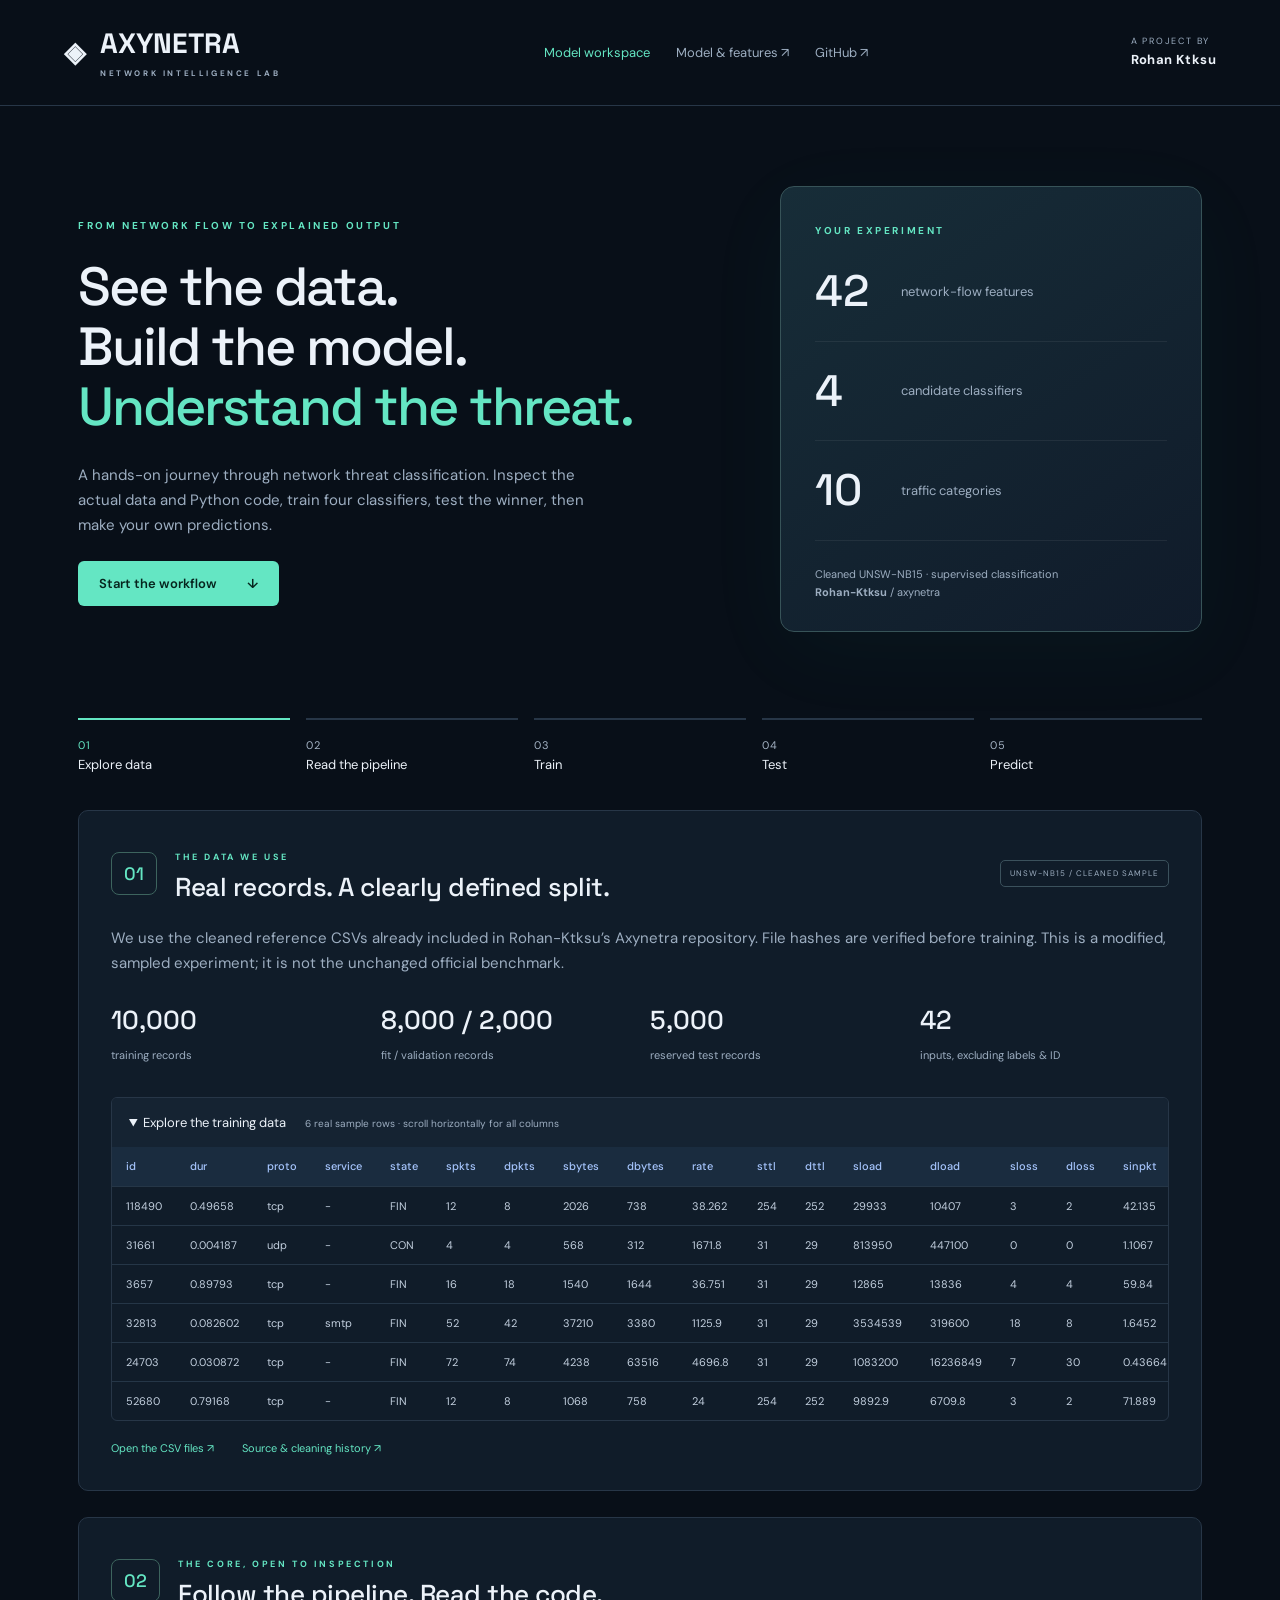
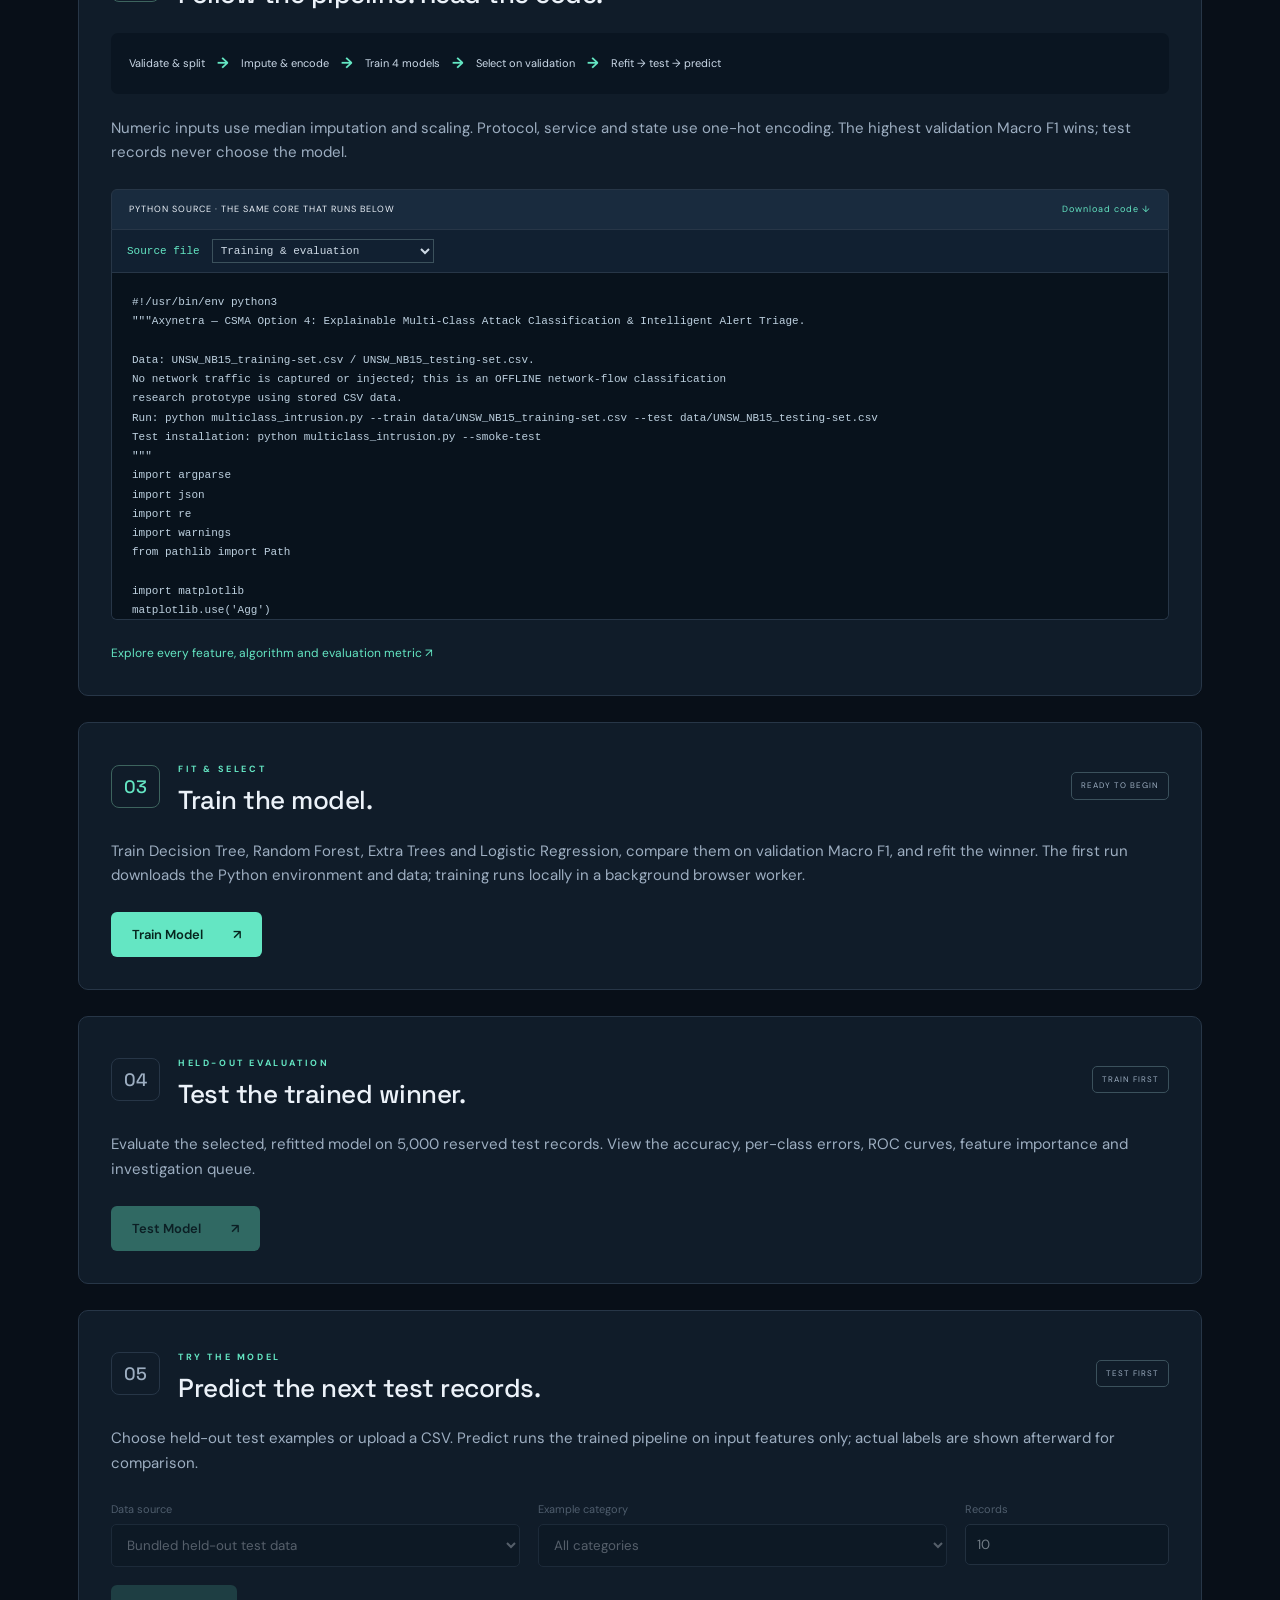
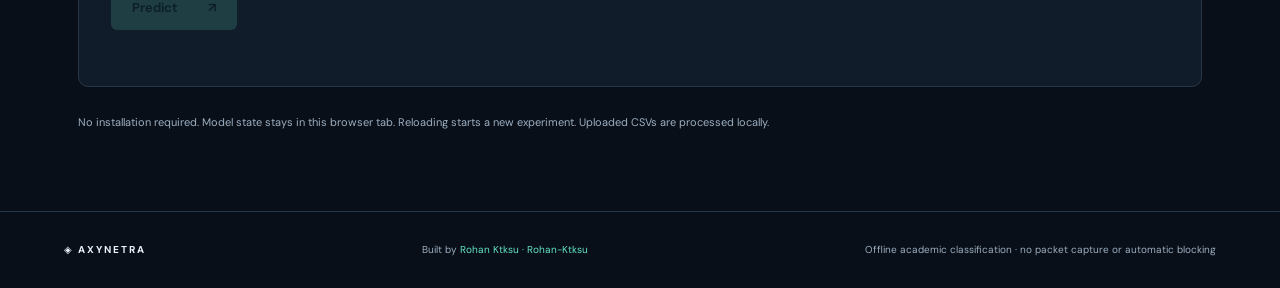
==== docs/index.html @ 543ff3a2 "feat: add guided browser training workflow for GitHub Pages" ====
<!doctype html>
<html lang="en"><head><meta charset="utf-8"><meta name="viewport" content="width=device-width,initial-scale=1"><meta name="description" content="Train, test and explore Axynetra network threat classification by Rohan Ktksu."><title>Axynetra · Rohan Ktksu</title><link rel="stylesheet" href="site.css"><script src="app.js" defer></script></head>
<body><a class="skip" href="#main">Skip to content</a><header><a class="brand" href="./">◈ <span>AXYNETRA<small>NETWORK INTELLIGENCE LAB</small></span></a><nav aria-label="Main navigation"><a class="active" href="./">Model workspace</a><a href="model.html">Model & features ↗</a><a href="https://github.com/Rohan-Ktksu/axynetra/tree/codex/organized-prediction-website">GitHub ↗</a></nav><div class="owner">A PROJECT BY <b>Rohan Ktksu</b></div></header>
<main id="main"><section class="hero"><div><span class="eyebrow">FROM NETWORK FLOW TO EXPLAINED OUTPUT</span><h1>See the data.<br>Build the model.<br><em>Understand the threat.</em></h1><p>A hands-on journey through network threat classification. Inspect the actual data and Python code, train four classifiers, test the winner, then make your own predictions.</p><a class="button" href="#dataset">Start the workflow <span>↓</span></a></div><aside class="hero-card"><span class="eyebrow">YOUR EXPERIMENT</span><div class="stat"><strong>42</strong><span>network-flow features</span></div><div class="stat"><strong>4</strong><span>candidate classifiers</span></div><div class="stat"><strong>10</strong><span>traffic categories</span></div><p>Cleaned UNSW-NB15 · supervised classification<br><b>Rohan-Ktksu</b> / axynetra</p></aside></section>
<ol class="journey" aria-label="Workflow progress"><li class="current">01 <span>Explore data</span></li><li>02 <span>Read the pipeline</span></li><li id="train-step">03 <span>Train</span></li><li id="test-step">04 <span>Test</span></li><li id="predict-step">05 <span>Predict</span></li></ol>
<section id="dataset" class="panel"><div class="section-head"><span class="step">01</span><div><span class="eyebrow">THE DATA WE USE</span><h2>Real records. A clearly defined split.</h2></div><span class="badge">UNSW-NB15 / CLEANED SAMPLE</span></div><p>We use the cleaned reference CSVs already included in Rohan-Ktksu’s Axynetra repository. File hashes are verified before training. This is a modified, sampled experiment; it is not the unchanged official benchmark.</p><div class="metrics"><div><strong>10,000</strong><span>training records</span></div><div><strong>8,000 / 2,000</strong><span>fit / validation records</span></div><div><strong>5,000</strong><span>reserved test records</span></div><div><strong>42</strong><span>inputs, excluding labels & ID</span></div></div><details open><summary>Explore the training data <span>6 real sample rows · scroll horizontally for all columns</span></summary><div id="data-preview" class="table-scroll" tabindex="0">Loading dataset preview…</div></details><div class="links"><a href="https://github.com/Rohan-Ktksu/axynetra/tree/main/reference/data">Open the CSV files ↗</a><a href="https://github.com/Rohan-Ktksu/axynetra/blob/main/reference/data/DATA_PROVENANCE.json">Source & cleaning history ↗</a></div></section>
<section class="panel" id="pipeline"><div class="section-head"><span class="step">02</span><div><span class="eyebrow">THE CORE, OPEN TO INSPECTION</span><h2>Follow the pipeline. Read the code.</h2></div></div><div class="flow"><span>Validate & split</span><b>→</b><span>Impute & encode</span><b>→</b><span>Train 4 models</span><b>→</b><span>Select on validation</span><b>→</b><span>Refit → test → predict</span></div><p>Numeric inputs use median imputation and scaling. Protocol, service and state use one-hot encoding. The highest validation Macro F1 wins; test records never choose the model.</p><div class="code-header"><span>PYTHON SOURCE · THE SAME CORE THAT RUNS BELOW</span><a href="runtime/multiclass_intrusion.py" download>Download code ↓</a></div><iframe src="source.html" title="Scrollable Axynetra Python training and inference code" class="code-frame" loading="lazy"></iframe><a class="text-link" href="model.html">Explore every feature, algorithm and evaluation metric ↗</a></section>
<section class="panel" id="training"><div class="section-head"><span class="step">03</span><div><span class="eyebrow">FIT & SELECT</span><h2>Train the model.</h2></div><span class="badge" id="train-badge">READY TO BEGIN</span></div><p>Train Decision Tree, Random Forest, Extra Trees and Logistic Regression, compare them on validation Macro F1, and refit the winner. The first run downloads the Python environment and data; training runs locally in a background browser worker.</p><button id="train" class="primary" disabled>Train Model <span>↗</span></button><div id="train-progress" class="progress-box" hidden><label for="train-bar" id="train-status">Preparing…</label><progress id="train-bar" max="1" value="0"></progress><ol id="train-log" class="activity" aria-live="polite"></ol></div><div id="training-output" hidden><h3>Validation comparison</h3><div id="leaderboard" class="table-scroll"></div><p class="success" id="winner"></p></div></section>
<section class="panel locked" id="testing"><div class="section-head"><span class="step">04</span><div><span class="eyebrow">HELD-OUT EVALUATION</span><h2>Test the trained winner.</h2></div><span class="badge" id="test-badge">TRAIN FIRST</span></div><p>Evaluate the selected, refitted model on 5,000 reserved test records. View the accuracy, per-class errors, ROC curves, feature importance and investigation queue.</p><button id="test" class="primary" disabled>Test Model <span>↗</span></button><div id="test-progress" class="progress-box" hidden><label id="test-status" for="test-bar">Evaluating…</label><progress id="test-bar" max="1" value="0"></progress></div><div id="test-output" hidden><div class="metrics" id="test-metrics"></div><details open><summary>Confusion matrix & class report</summary><img id="confusion" alt="Row-normalized held-out confusion matrix"><pre id="report" class="report"></pre></details><details><summary>ROC curves & per-class AUC</summary><img id="roc" alt="One-vs-rest held-out ROC curves"><div id="auc" class="table-scroll"></div></details><details><summary>Global feature importance</summary><p id="importance-source"></p><p>Global impurity reduction is associative, not causal or a per-record explanation. Rankings do not remove any of the 42 inputs.</p><img id="importance" alt="Tree-based global feature importance"></details><details><summary>Illustrative alert queue</summary><p>Priority = uncalibrated model score × assumed severity. Deviations from training medians are exploratory signals. Human review is required.</p><div id="alerts" class="table-scroll"></div></details><a id="download-artifacts" class="button secondary" download="axynetra_experiment_outputs.zip">Download every output (ZIP) ↓</a></div></section>
<section class="panel locked" id="prediction"><div class="section-head"><span class="step">05</span><div><span class="eyebrow">TRY THE MODEL</span><h2>Predict the next test records.</h2></div><span class="badge" id="predict-badge">TEST FIRST</span></div><p>Choose held-out test examples or upload a CSV. Predict runs the trained pipeline on input features only; actual labels are shown afterward for comparison.</p><fieldset id="prediction-controls" disabled><div class="form-grid"><label>Data source<select id="prediction-source"><option value="bundled">Bundled held-out test data</option><option value="upload">Upload a CSV</option></select></label><label id="category-label">Example category<select id="category"><option>All categories</option></select></label><label id="count-label">Records<input id="count" type="number" min="1" max="100" value="10"></label></div><div id="upload-box" hidden><label>Network-flow CSV · maximum 1,000 records / 5 MB<input id="upload" type="file" accept=".csv,text/csv"></label><p>Use all 42 feature columns. Optional id, label and attack_cat are excluded from inference.</p><button id="template" type="button" class="secondary">Download CSV template ↓</button></div><button id="predict" type="button" class="primary">Predict <span>↗</span></button></fieldset><p id="predict-status" role="status"></p><div id="prediction-output" hidden><div class="metrics" id="prediction-metrics"></div><h3>Prediction output</h3><div id="predictions" class="table-scroll"></div><details><summary>Inputs used for these predictions</summary><div id="prediction-inputs" class="table-scroll"></div></details><details><summary>Scores for all learned classes</summary><div id="scores" class="table-scroll"></div></details><button id="download-predictions" class="secondary">Download predictions (CSV) ↓</button><p class="note">Scores are uncalibrated. Assumed severity is 0–5. Priority = score × severity; attacks or scores below 0.60 are flagged for review.</p></div></section>
<div id="error" class="error" role="alert" hidden></div><p id="runtime-note" class="note">No installation required. Model state stays in this browser tab. Reloading starts a new experiment. Uploaded CSVs are processed locally.</p></main><footer><span>◈ AXYNETRA</span><p>Built by <a href="https://github.com/Rohan-Ktksu">Rohan Ktksu · Rohan-Ktksu</a></p><p>Offline academic classification · no packet capture or automatic blocking</p></footer></body></html>
---- docs/site.css ----
@import url('https://fonts.googleapis.com/css2?family=DM+Sans:wght@400;500;600;700&family=Space+Grotesk:wght@400;500;600;700&display=swap');
:root{--bg:#080f18;--panel:#101c29;--line:#273647;--muted:#9daec1;--ink:#ecf2f9;--teal:#64e6c3;--blue:#a6c5fd}*{box-sizing:border-box}html{scroll-behavior:smooth;scroll-padding-top:24px}body{margin:0;background:var(--bg);color:var(--ink);font-family:'DM Sans',system-ui,sans-serif;font-size:15px;line-height:1.65}a{color:var(--teal);text-decoration:none}a:hover{text-decoration:underline}button,a,input,select,summary{touch-action:manipulation}a:focus-visible,button:focus-visible,input:focus-visible,select:focus-visible,summary:focus-visible{outline:3px solid var(--teal);outline-offset:5px}header{max-width:1440px;margin:auto;display:flex;align-items:center;justify-content:space-between;gap:28px;padding:27px 5%;border-bottom:1px solid var(--line)}.brand{font-family:'Space Grotesk',sans-serif;display:flex;gap:14px;align-items:center;font-size:28px;color:var(--ink);font-weight:700;line-height:1.2}.brand small{display:block;font-family:'DM Sans',sans-serif;font-size:8px;letter-spacing:2.6px;color:var(--muted);margin-top:8px}nav{display:flex;gap:26px;font-size:13px}nav a{color:var(--muted)}nav a.active{color:var(--teal)}.owner{font-size:9px;letter-spacing:1.8px;color:var(--muted)}.owner b{display:block;color:var(--ink);font-size:13px;letter-spacing:.4px}main{max-width:1180px;padding:0 28px 56px;margin:auto}.hero{display:grid;grid-template-columns:1.45fr 1fr;gap:90px;padding:80px 0 66px;align-items:center}.eyebrow{font-size:10px;letter-spacing:2.6px;color:var(--teal);font-weight:700}h1,h2,h3,strong{font-family:'Space Grotesk',sans-serif}h1{font-size:clamp(38px,4.2vw,59px);line-height:1.12;letter-spacing:-2px;margin:20px 0 26px;font-weight:500}h1 em{font-style:normal;color:var(--teal)}p{color:var(--muted);margin:12px 0 24px}.hero p{max-width:540px;font-size:15px}.hero-card{background:linear-gradient(145deg,#172d38,#101b2a);border:1px solid #375358;border-radius:14px;padding:30px 34px;box-shadow:0 20px 90px #2ccbac0b}.stat{display:flex;align-items:center;gap:24px;padding:13px 0;border-bottom:1px solid #ffffff10}.stat strong{font-size:44px;font-weight:500;width:62px}.stat span{color:var(--muted);font-size:13px}.hero-card p{font-size:11px;margin:24px 0 0}.button,button{display:inline-flex;justify-content:space-between;align-items:center;gap:30px;border:1px solid transparent;border-radius:6px;background:var(--teal);color:#06251e;font:600 13px 'DM Sans',sans-serif;padding:13px 20px;cursor:pointer;text-decoration:none}.button:hover,button:hover:not(:disabled){filter:brightness(1.08);text-decoration:none}button:disabled{opacity:.38;cursor:not-allowed}.secondary{background:transparent;border-color:#526675;color:var(--ink)}.journey{list-style:none;display:grid;grid-template-columns:repeat(5,1fr);gap:16px;padding:20px 0 34px;margin:0}.journey li{border-top:2px solid var(--line);padding-top:16px;color:#a4b3c4;font-size:11px;letter-spacing:1px}.journey li span{display:block;font-size:13px;color:var(--ink);letter-spacing:0}.journey .current{border-color:var(--teal);color:var(--teal)}.panel{border:1px solid var(--line);border-radius:10px;background:var(--panel);padding:32px;margin:0 0 26px;scroll-margin-top:20px}.section-head{display:flex;gap:18px;align-items:center;margin-bottom:22px}.step{border:1px solid #3d645e;color:var(--teal);border-radius:8px;font:500 18px 'Space Grotesk',sans-serif;padding:9px 12px}.section-head .eyebrow{font-size:9px}h2{font-size:26px;font-weight:500;letter-spacing:-.5px;line-height:1.25;margin:4px 0 0}h3{font-size:18px;font-weight:500}.badge{margin-left:auto;font-size:8px;letter-spacing:1px;border:1px solid #3b515c;border-radius:5px;padding:6px 9px;color:var(--muted);white-space:nowrap}.metrics{display:grid;grid-template-columns:repeat(4,1fr);gap:20px;margin:24px 0 30px}.metrics strong{display:block;color:var(--ink);font-size:26px;font-weight:500}.metrics span{font-size:11px;color:var(--muted)}details{border:1px solid var(--line);border-radius:6px;margin:18px 0;overflow:hidden}summary{padding:14px 17px;cursor:pointer;font-size:13px;color:var(--ink);background:#152332}summary span{font-size:10px;color:var(--muted);margin-left:16px}details>p{padding:0 18px}details>img{display:block;background:white;width:calc(100% - 32px);height:auto;margin:16px}.table-scroll{overflow:auto;max-height:400px;border:1px solid var(--line);border-radius:5px}details .table-scroll{border-radius:0;border:0}table{width:100%;border-collapse:collapse;font-size:11px;white-space:nowrap}th{position:sticky;top:0;background:#1a2c3f;color:var(--blue);font-weight:500;text-align:left;padding:10px 14px;z-index:1}td{padding:10px 14px;border-top:1px solid #253647;color:#c3d0df}tr:hover td{background:#172b39}.links{display:flex;gap:28px;font-size:11px;margin-top:18px}.flow{display:flex;align-items:center;gap:12px;background:#0a1521;padding:18px;border-radius:7px;flex-wrap:wrap;margin:22px 0}.flow span{font-size:11px;color:#cbd9e8}.flow b{color:var(--teal)}.code-header{background:#192b3e;padding:12px 17px;display:flex;justify-content:space-between;align-items:center;font-size:9px;letter-spacing:1px;border:1px solid var(--line);border-radius:6px 6px 0 0}.code-frame{width:100%;height:390px;border:1px solid var(--line);border-top:0;border-radius:0 0 6px 6px;background:#08121c}.text-link{display:block;margin-top:16px;font-size:12px}.progress-box{margin:22px 0;padding:18px;border:1px solid #3d645e;border-radius:6px;background:#0b211f}.progress-box label{font-size:12px;display:block}progress{width:100%;height:10px;accent-color:var(--teal);margin:14px 0}.activity{font-size:11px;color:var(--muted);padding-left:20px;max-height:160px;overflow:auto}.activity li:last-child{color:var(--teal)}.success{color:var(--teal);border-left:2px solid var(--teal);padding:8px 16px}.form-grid{display:grid;grid-template-columns:2fr 2fr 1fr;gap:18px}label{font-size:11px;color:var(--muted)}input,select{width:100%;background:#091520;color:var(--ink);border:1px solid #3a4a5d;border-radius:5px;padding:11px;font-family:inherit;display:block;margin:6px 0 18px}input[type=file]{padding:10px}fieldset{border:0;padding:0;margin:0}fieldset:disabled{opacity:.45}.locked .step{border-color:var(--line);color:var(--muted)}.report{background:#091520;padding:20px;overflow:auto;font-size:11px;color:#c4d4e4;margin:0}.error{background:#3b1820;border:1px solid #b35165;color:#ffbdc8;padding:18px;border-radius:6px;white-space:pre-wrap}.note{font-size:11px;color:var(--muted)}footer{padding:30px 5%;border-top:1px solid var(--line);display:flex;gap:30px;align-items:center;justify-content:space-between;font-size:10px}footer span{font-weight:700;letter-spacing:2px}footer p{margin:0}.skip{position:absolute;left:-9999px}.skip:focus{left:15px;top:10px;background:var(--teal);color:#000;padding:10px;z-index:99}[hidden]{display:none!important}.model-hero{padding:58px 0 30px}.model-hero h1{max-width:780px}.article-grid{display:grid;grid-template-columns:1fr 1fr;gap:24px}.article-grid .panel{margin:0}.article-grid h3{color:var(--teal)}.article-grid ul,.article-grid ol{padding-left:20px;color:var(--muted);font-size:13px}.article-grid li{margin:12px 0}.plain-code{white-space:pre-wrap;overflow-wrap:anywhere;font-size:11px;color:var(--blue);background:#091520;padding:18px;border-radius:6px}.full{grid-column:1/-1}@media(max-width:900px){.hero{gap:35px;padding-top:50px}header{flex-wrap:wrap}nav{order:3;width:100%;justify-content:center}.owner{margin-left:auto}.metrics{grid-template-columns:repeat(2,1fr)}.badge{display:none}.article-grid{grid-template-columns:1fr}}@media(max-width:600px){main{padding:0 16px 30px}.hero{grid-template-columns:1fr;padding:42px 0 32px;gap:30px}.hero-card{padding:22px}.hero-card .stat{display:inline-flex;width:32%;gap:8px;flex-direction:column;align-items:flex-start;border:0}.stat strong{font-size:32px}.stat span{font-size:10px}.hero-card p{margin-top:12px}.hero p{font-size:13px}.panel{padding:22px 17px}.section-head{gap:12px}h2{font-size:22px}.section-head .eyebrow{font-size:8px;letter-spacing:1.5px}.journey{gap:8px}.journey li span{font-size:10px}.metrics{gap:16px}.metrics strong{font-size:23px}.form-grid{grid-template-columns:1fr}.links{flex-direction:column;gap:7px}.code-header{font-size:8px;gap:18px}.code-frame{height:320px}.owner{font-size:8px}.brand{font-size:23px}.brand small{font-size:7px}nav{gap:20px;font-size:11px}footer{flex-direction:column;gap:10px;align-items:flex-start}summary span{display:block;margin:4px 0 0}}
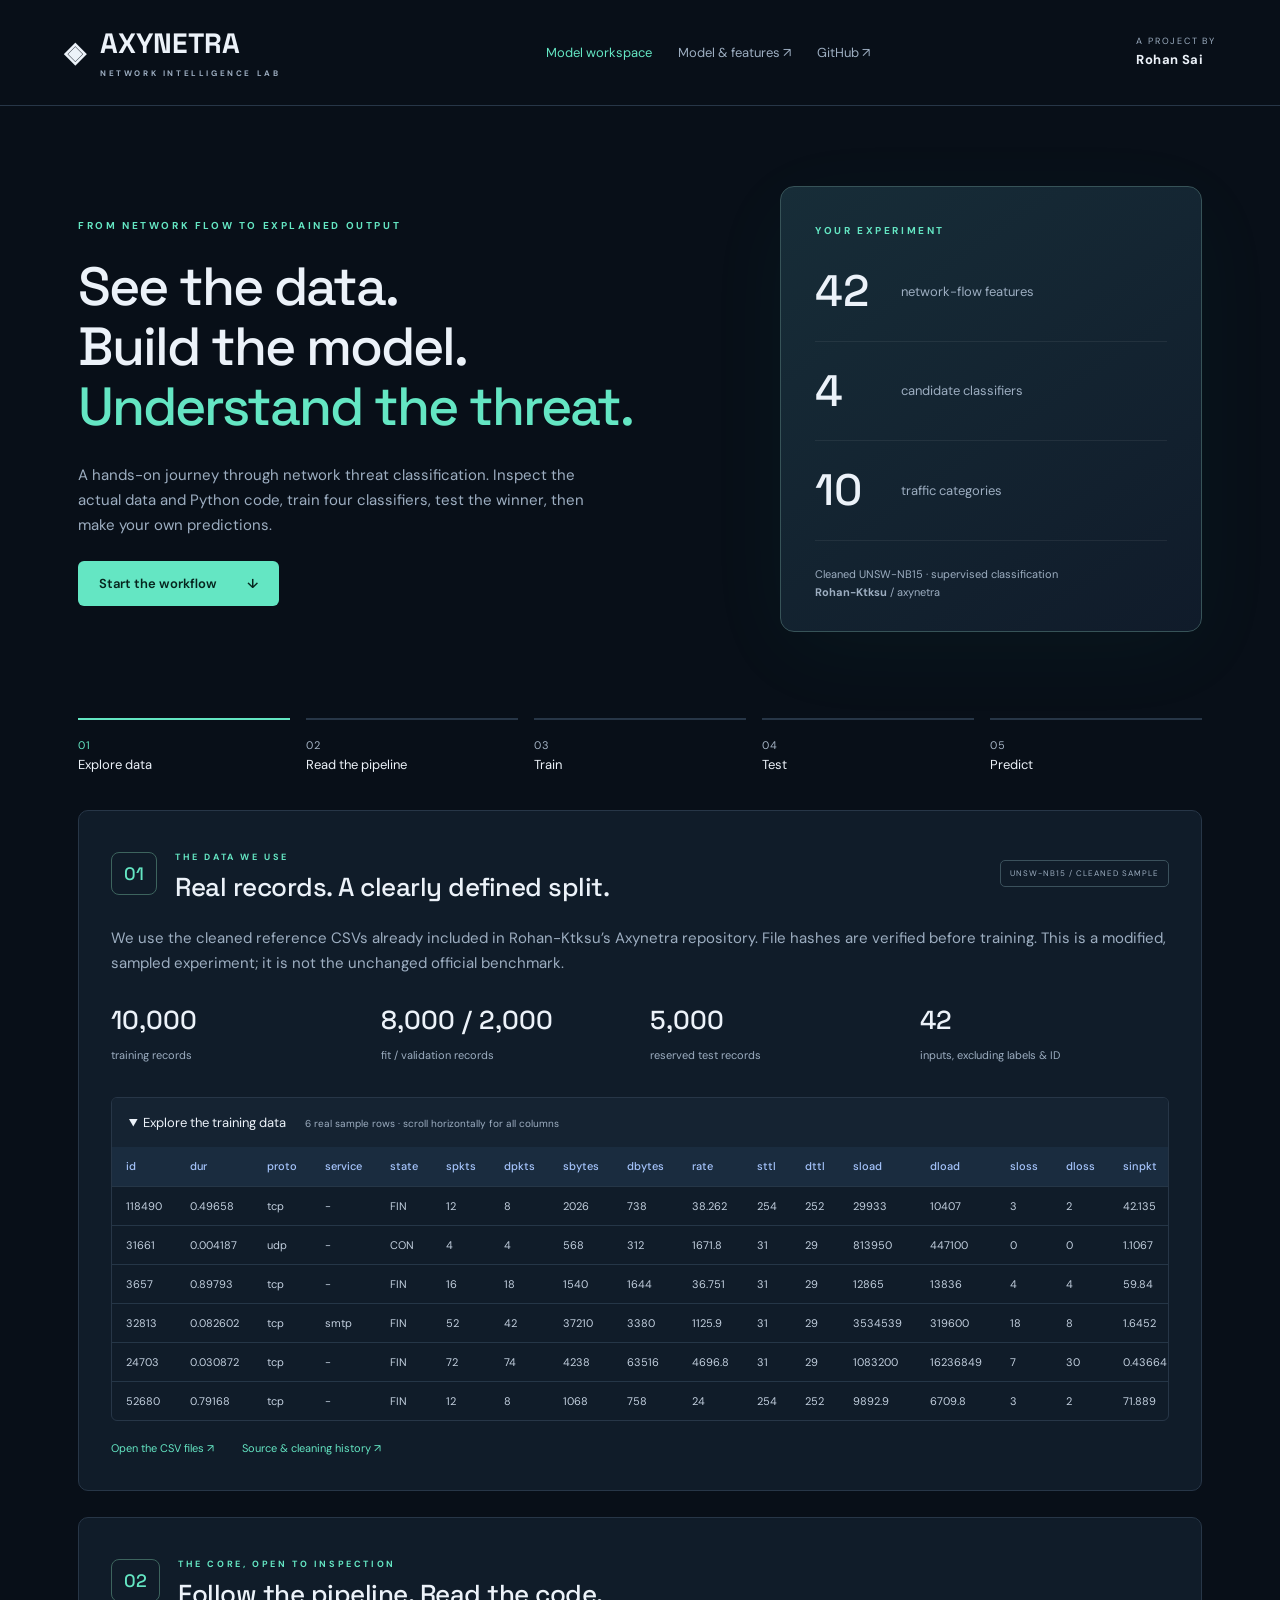
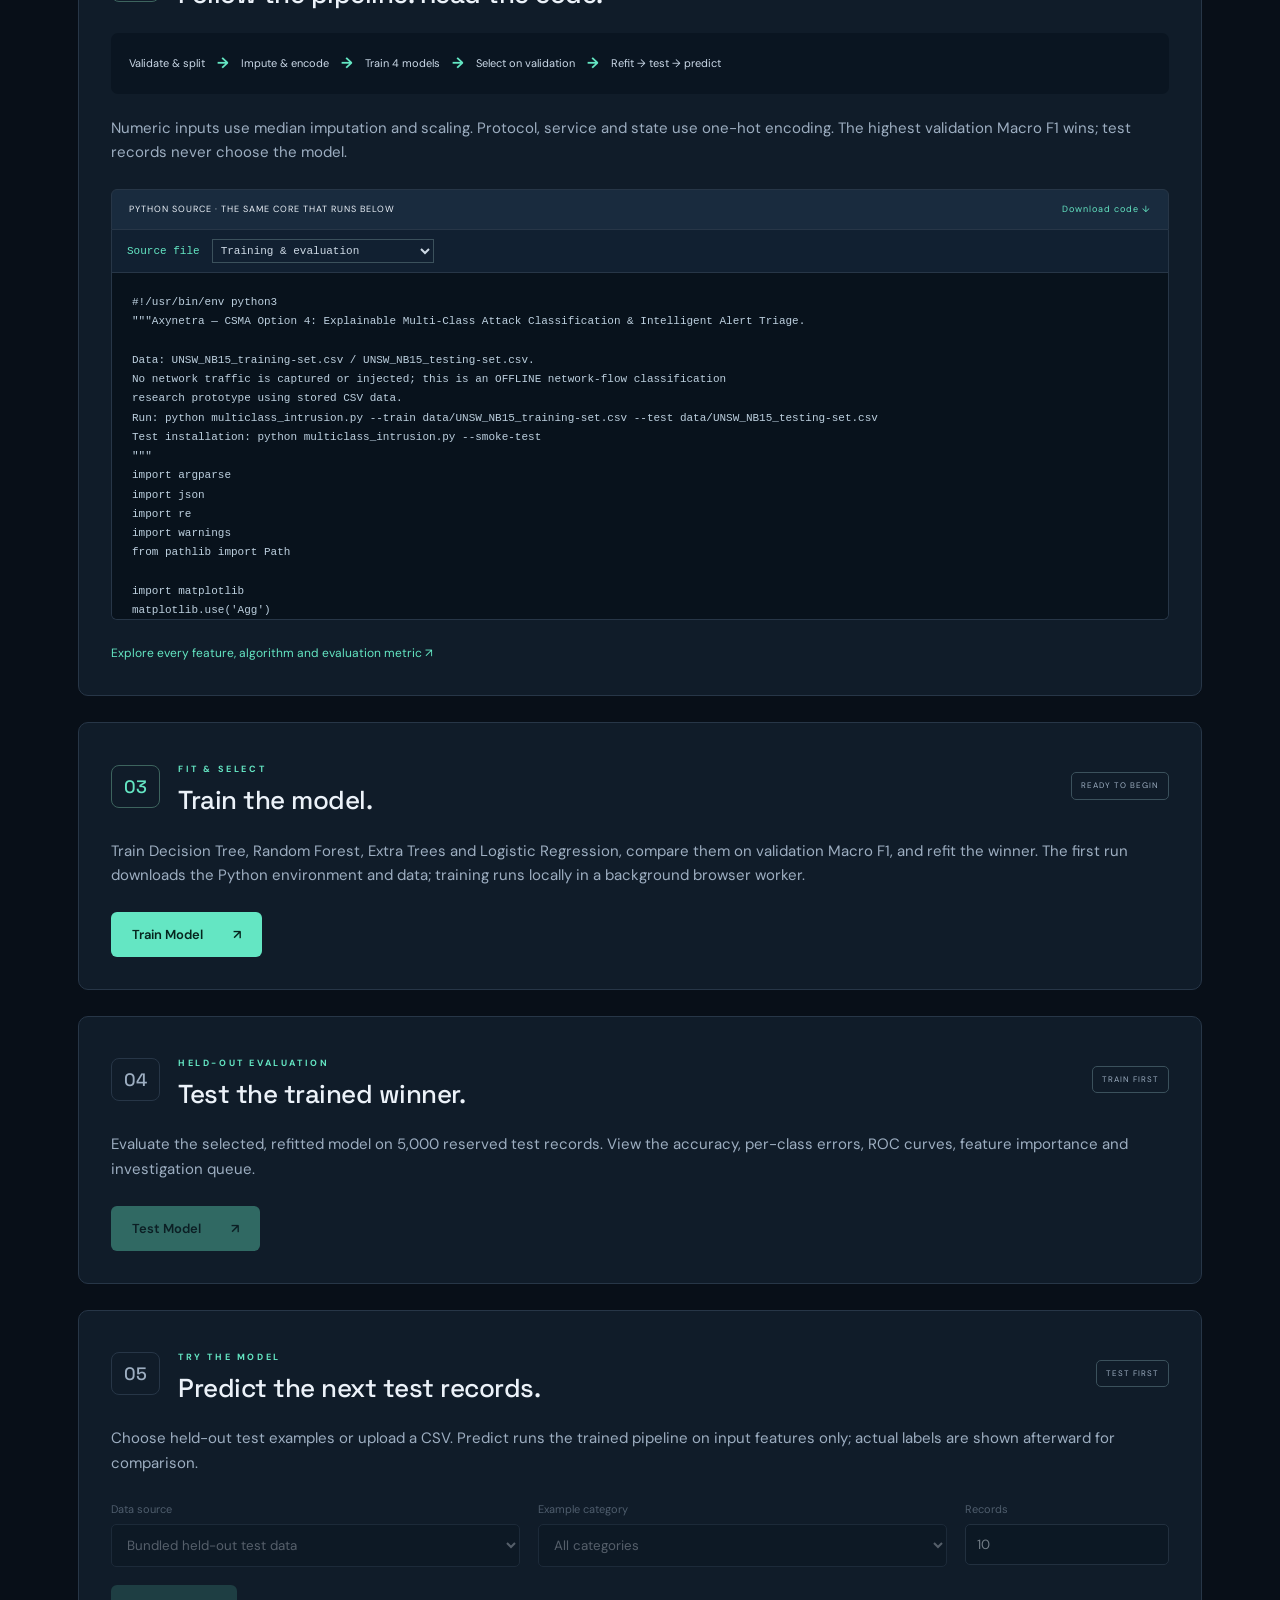
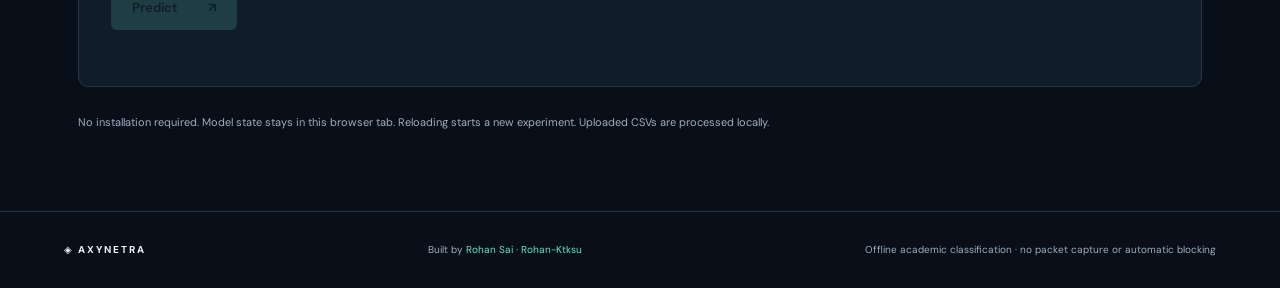
==== commit b38836ca: "feat: show model evaluation results and credit Rohan Sai" ====
--- a/docs/index.html
+++ b/docs/index.html
@@ -1,6 +1,6 @@
 <!doctype html>
-<html lang="en"><head><meta charset="utf-8"><meta name="viewport" content="width=device-width,initial-scale=1"><meta name="description" content="Train, test and explore Axynetra network threat classification by Rohan Ktksu."><title>Axynetra · Rohan Ktksu</title><link rel="stylesheet" href="site.css"><script src="app.js" defer></script></head>
-<body><a class="skip" href="#main">Skip to content</a><header><a class="brand" href="./">◈ <span>AXYNETRA<small>NETWORK INTELLIGENCE LAB</small></span></a><nav aria-label="Main navigation"><a class="active" href="./">Model workspace</a><a href="model.html">Model & features ↗</a><a href="https://github.com/Rohan-Ktksu/axynetra/tree/codex/organized-prediction-website">GitHub ↗</a></nav><div class="owner">A PROJECT BY <b>Rohan Ktksu</b></div></header>
+<html lang="en"><head><meta charset="utf-8"><meta name="viewport" content="width=device-width,initial-scale=1"><meta name="description" content="Train, test and explore Axynetra network threat classification by Rohan Sai."><title>Axynetra · Rohan Sai</title><link rel="stylesheet" href="site.css"><script src="app.js" defer></script></head>
+<body><a class="skip" href="#main">Skip to content</a><header><a class="brand" href="./">◈ <span>AXYNETRA<small>NETWORK INTELLIGENCE LAB</small></span></a><nav aria-label="Main navigation"><a class="active" href="./">Model workspace</a><a href="model.html">Model & features ↗</a><a href="https://github.com/Rohan-Ktksu/axynetra/tree/codex/organized-prediction-website">GitHub ↗</a></nav><div class="owner">A PROJECT BY <b>Rohan Sai</b></div></header>
 <main id="main"><section class="hero"><div><span class="eyebrow">FROM NETWORK FLOW TO EXPLAINED OUTPUT</span><h1>See the data.<br>Build the model.<br><em>Understand the threat.</em></h1><p>A hands-on journey through network threat classification. Inspect the actual data and Python code, train four classifiers, test the winner, then make your own predictions.</p><a class="button" href="#dataset">Start the workflow <span>↓</span></a></div><aside class="hero-card"><span class="eyebrow">YOUR EXPERIMENT</span><div class="stat"><strong>42</strong><span>network-flow features</span></div><div class="stat"><strong>4</strong><span>candidate classifiers</span></div><div class="stat"><strong>10</strong><span>traffic categories</span></div><p>Cleaned UNSW-NB15 · supervised classification<br><b>Rohan-Ktksu</b> / axynetra</p></aside></section>
 <ol class="journey" aria-label="Workflow progress"><li class="current">01 <span>Explore data</span></li><li>02 <span>Read the pipeline</span></li><li id="train-step">03 <span>Train</span></li><li id="test-step">04 <span>Test</span></li><li id="predict-step">05 <span>Predict</span></li></ol>
 <section id="dataset" class="panel"><div class="section-head"><span class="step">01</span><div><span class="eyebrow">THE DATA WE USE</span><h2>Real records. A clearly defined split.</h2></div><span class="badge">UNSW-NB15 / CLEANED SAMPLE</span></div><p>We use the cleaned reference CSVs already included in Rohan-Ktksu’s Axynetra repository. File hashes are verified before training. This is a modified, sampled experiment; it is not the unchanged official benchmark.</p><div class="metrics"><div><strong>10,000</strong><span>training records</span></div><div><strong>8,000 / 2,000</strong><span>fit / validation records</span></div><div><strong>5,000</strong><span>reserved test records</span></div><div><strong>42</strong><span>inputs, excluding labels & ID</span></div></div><details open><summary>Explore the training data <span>6 real sample rows · scroll horizontally for all columns</span></summary><div id="data-preview" class="table-scroll" tabindex="0">Loading dataset preview…</div></details><div class="links"><a href="https://github.com/Rohan-Ktksu/axynetra/tree/main/reference/data">Open the CSV files ↗</a><a href="https://github.com/Rohan-Ktksu/axynetra/blob/main/reference/data/DATA_PROVENANCE.json">Source & cleaning history ↗</a></div></section>
@@ -8,4 +8,4 @@
 <section class="panel" id="training"><div class="section-head"><span class="step">03</span><div><span class="eyebrow">FIT & SELECT</span><h2>Train the model.</h2></div><span class="badge" id="train-badge">READY TO BEGIN</span></div><p>Train Decision Tree, Random Forest, Extra Trees and Logistic Regression, compare them on validation Macro F1, and refit the winner. The first run downloads the Python environment and data; training runs locally in a background browser worker.</p><button id="train" class="primary" disabled>Train Model <span>↗</span></button><div id="train-progress" class="progress-box" hidden><label for="train-bar" id="train-status">Preparing…</label><progress id="train-bar" max="1" value="0"></progress><ol id="train-log" class="activity" aria-live="polite"></ol></div><div id="training-output" hidden><h3>Validation comparison</h3><div id="leaderboard" class="table-scroll"></div><p class="success" id="winner"></p></div></section>
 <section class="panel locked" id="testing"><div class="section-head"><span class="step">04</span><div><span class="eyebrow">HELD-OUT EVALUATION</span><h2>Test the trained winner.</h2></div><span class="badge" id="test-badge">TRAIN FIRST</span></div><p>Evaluate the selected, refitted model on 5,000 reserved test records. View the accuracy, per-class errors, ROC curves, feature importance and investigation queue.</p><button id="test" class="primary" disabled>Test Model <span>↗</span></button><div id="test-progress" class="progress-box" hidden><label id="test-status" for="test-bar">Evaluating…</label><progress id="test-bar" max="1" value="0"></progress></div><div id="test-output" hidden><div class="metrics" id="test-metrics"></div><details open><summary>Confusion matrix & class report</summary><img id="confusion" alt="Row-normalized held-out confusion matrix"><pre id="report" class="report"></pre></details><details><summary>ROC curves & per-class AUC</summary><img id="roc" alt="One-vs-rest held-out ROC curves"><div id="auc" class="table-scroll"></div></details><details><summary>Global feature importance</summary><p id="importance-source"></p><p>Global impurity reduction is associative, not causal or a per-record explanation. Rankings do not remove any of the 42 inputs.</p><img id="importance" alt="Tree-based global feature importance"></details><details><summary>Illustrative alert queue</summary><p>Priority = uncalibrated model score × assumed severity. Deviations from training medians are exploratory signals. Human review is required.</p><div id="alerts" class="table-scroll"></div></details><a id="download-artifacts" class="button secondary" download="axynetra_experiment_outputs.zip">Download every output (ZIP) ↓</a></div></section>
 <section class="panel locked" id="prediction"><div class="section-head"><span class="step">05</span><div><span class="eyebrow">TRY THE MODEL</span><h2>Predict the next test records.</h2></div><span class="badge" id="predict-badge">TEST FIRST</span></div><p>Choose held-out test examples or upload a CSV. Predict runs the trained pipeline on input features only; actual labels are shown afterward for comparison.</p><fieldset id="prediction-controls" disabled><div class="form-grid"><label>Data source<select id="prediction-source"><option value="bundled">Bundled held-out test data</option><option value="upload">Upload a CSV</option></select></label><label id="category-label">Example category<select id="category"><option>All categories</option></select></label><label id="count-label">Records<input id="count" type="number" min="1" max="100" value="10"></label></div><div id="upload-box" hidden><label>Network-flow CSV · maximum 1,000 records / 5 MB<input id="upload" type="file" accept=".csv,text/csv"></label><p>Use all 42 feature columns. Optional id, label and attack_cat are excluded from inference.</p><button id="template" type="button" class="secondary">Download CSV template ↓</button></div><button id="predict" type="button" class="primary">Predict <span>↗</span></button></fieldset><p id="predict-status" role="status"></p><div id="prediction-output" hidden><div class="metrics" id="prediction-metrics"></div><h3>Prediction output</h3><div id="predictions" class="table-scroll"></div><details><summary>Inputs used for these predictions</summary><div id="prediction-inputs" class="table-scroll"></div></details><details><summary>Scores for all learned classes</summary><div id="scores" class="table-scroll"></div></details><button id="download-predictions" class="secondary">Download predictions (CSV) ↓</button><p class="note">Scores are uncalibrated. Assumed severity is 0–5. Priority = score × severity; attacks or scores below 0.60 are flagged for review.</p></div></section>
-<div id="error" class="error" role="alert" hidden></div><p id="runtime-note" class="note">No installation required. Model state stays in this browser tab. Reloading starts a new experiment. Uploaded CSVs are processed locally.</p></main><footer><span>◈ AXYNETRA</span><p>Built by <a href="https://github.com/Rohan-Ktksu">Rohan Ktksu · Rohan-Ktksu</a></p><p>Offline academic classification · no packet capture or automatic blocking</p></footer></body></html>
+<div id="error" class="error" role="alert" hidden></div><p id="runtime-note" class="note">No installation required. Model state stays in this browser tab. Reloading starts a new experiment. Uploaded CSVs are processed locally.</p></main><footer><span>◈ AXYNETRA</span><p>Built by <a href="https://github.com/Rohan-Ktksu">Rohan Sai · Rohan-Ktksu</a></p><p>Offline academic classification · no packet capture or automatic blocking</p></footer></body></html>
